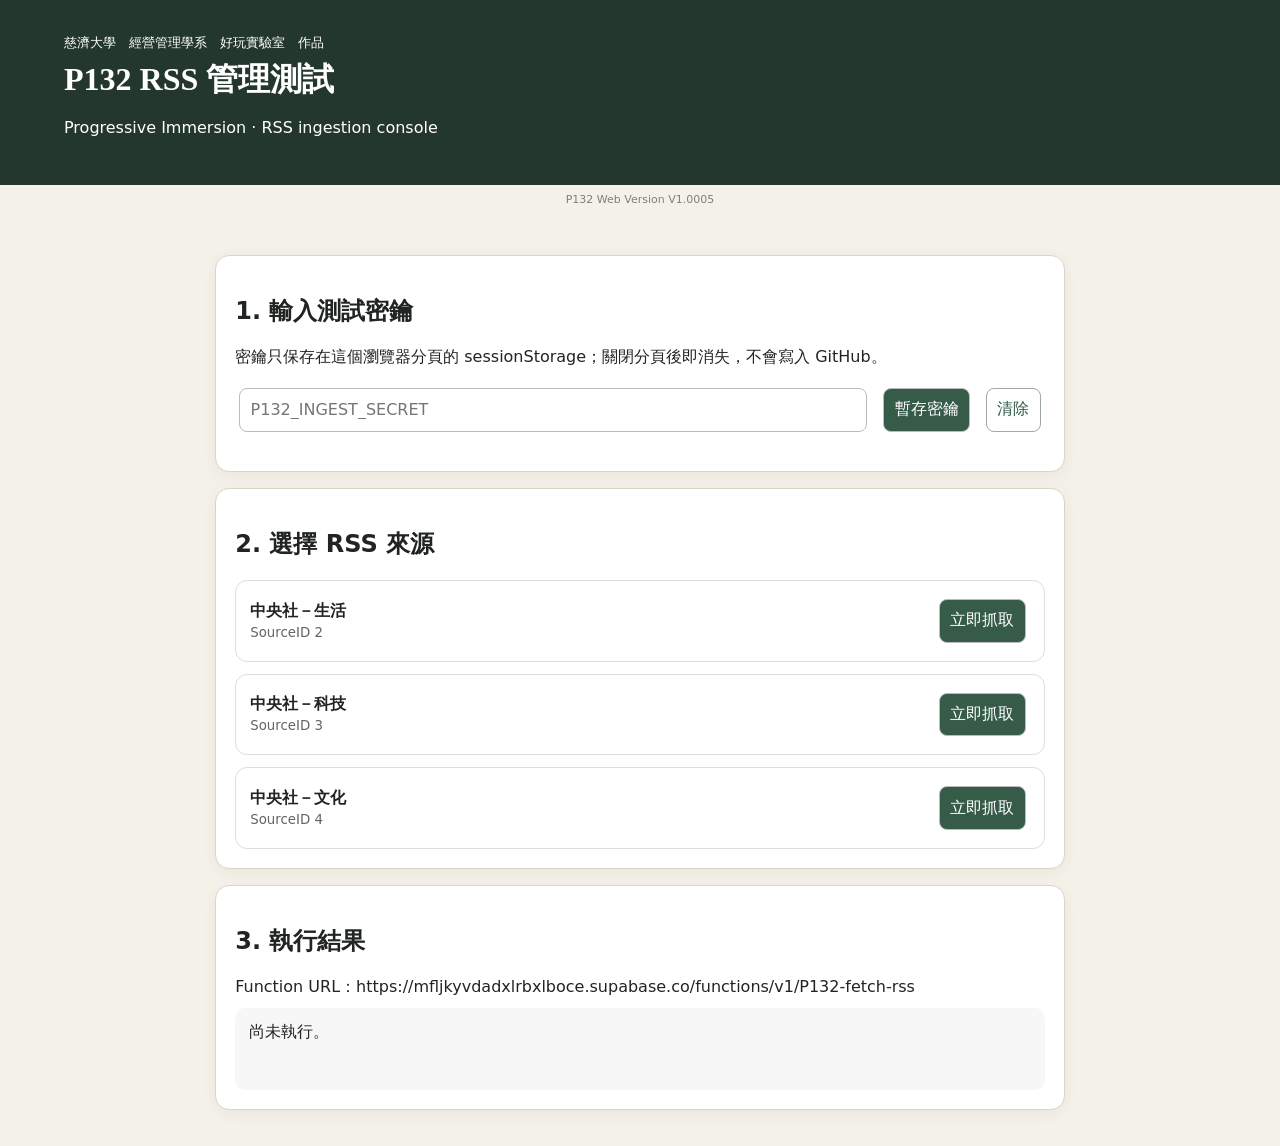
==== admin-rss.html @ 2247fb89 "Bump RSS admin version to V1.0005" ====
<!doctype html>
<html lang="zh-Hant">
<head>
<meta charset="utf-8">
<meta name="viewport" content="width=device-width,initial-scale=1">
<title>P132 RSS 管理測試</title>
<link rel="stylesheet" href="css/app.css">
<style>
.admin-wrap{max-width:850px;margin:0 auto}.source-grid{display:grid;gap:12px;margin-top:16px}
.source-row{display:flex;gap:12px;align-items:center;justify-content:space-between;padding:14px;border:1px solid #ddd;border-radius:12px}
.source-row strong{display:block}.source-row small{opacity:.7}.secret-row{display:flex;gap:8px;flex-wrap:wrap}.secret-row input{flex:1;min-width:260px}
#result{white-space:pre-wrap;word-break:break-word;background:#f7f7f7;padding:14px;border-radius:10px;min-height:54px}
.status-ok{font-weight:700}.status-error{font-weight:700}
</style>
</head>
<body>
<header>
<small>慈濟大學　經營管理學系　好玩實驗室　作品</small>
<h1>P132 RSS 管理測試</h1>
<p>Progressive Immersion · RSS ingestion console</p>
</header><div style="text-align:center;font-size:11px;opacity:.55;margin:8px 0 14px">P132 Web Version V1.0005</div>
<main class="admin-wrap">
<section class="card">
<h2>1. 輸入測試密鑰</h2>
<p>密鑰只保存在這個瀏覽器分頁的 sessionStorage；關閉分頁後即消失，不會寫入 GitHub。</p>
<div class="secret-row">
<input id="secret" type="password" autocomplete="off" placeholder="P132_INGEST_SECRET">
<button id="saveSecret">暫存密鑰</button>
<button id="clearSecret" class="secondary">清除</button>
</div>
<p id="secretMsg"></p>
</section>

<section class="card">
<h2>2. 選擇 RSS 來源</h2>
<div class="source-grid">
<div class="source-row"><div><strong>中央社－生活</strong><small>SourceID 2</small></div><button data-source="2">立即抓取</button></div>
<div class="source-row"><div><strong>中央社－科技</strong><small>SourceID 3</small></div><button data-source="3">立即抓取</button></div>
<div class="source-row"><div><strong>中央社－文化</strong><small>SourceID 4</small></div><button data-source="4">立即抓取</button></div>
</div>
</section>

<section class="card">
<h2>3. 執行結果</h2>
<div id="endpoint" style="margin-bottom:10px;word-break:break-all">正在建立 Function URL…</div>
<div id="result">尚未執行。</div>
</section>
</main>
<script src="config.js"></script>
<script>
const secretEl=document.getElementById('secret');
const msg=document.getElementById('secretMsg');
const result=document.getElementById('result');
const endpoint=document.getElementById('endpoint');
const KEY='P132_RSS_INGEST_SECRET';
secretEl.value=sessionStorage.getItem(KEY)||'';

document.getElementById('saveSecret').onclick=()=>{
 const v=secretEl.value.trim();
 if(!v){msg.textContent='請先輸入密鑰。';return;}
 sessionStorage.setItem(KEY,v); msg.textContent='已暫存在本分頁。';
};
document.getElementById('clearSecret').onclick=()=>{
 sessionStorage.removeItem(KEY);secretEl.value='';msg.textContent='已清除。';
};

function functionUrl(){
 const base=(window.P132_CONFIG?.SUPABASE_URL||'').replace(/\/$/,'');
 if(!base||base.includes('YOUR_SUPABASE_URL')) throw new Error('config.js 尚未設定 SUPABASE_URL');
 return base+'/functions/v1/P132-fetch-rss';
}

try{ endpoint.textContent='Function URL：'+functionUrl(); }
catch(e){ endpoint.textContent='Function URL 無法建立：'+String(e.message||e); }

document.querySelectorAll('[data-source]').forEach(btn=>{
 btn.onclick=async()=>{
   const secret=(secretEl.value.trim()||sessionStorage.getItem(KEY)||'');
   if(!secret){result.textContent='請先在上方輸入 P132_INGEST_SECRET。';return;}
   sessionStorage.setItem(KEY,secret);
   const sourceId=Number(btn.dataset.source);
   const old=btn.textContent; btn.disabled=true; btn.textContent='抓取中…';
   result.textContent='正在呼叫 P132-fetch-rss，請稍候…';
   try{
     const r=await fetch(functionUrl(),{
       method:'POST',
       headers:{'content-type':'application/json','x-p132-ingest-secret':secret},
       body:JSON.stringify({source_id:sourceId})
     });
     const raw=await r.text();
     let data;try{data=JSON.parse(raw)}catch{data=raw}
     if(!r.ok) throw new Error('HTTP '+r.status+'\n'+(typeof data==='string'?data:JSON.stringify(data,null,2)));
     result.textContent='抓取成功\n\n'+JSON.stringify(data,null,2);
   }catch(e){
     result.textContent='抓取失敗\n\n'+String(e?.message||e);
   }finally{btn.disabled=false;btn.textContent=old;}
 };
});
</script>
</body></html>
---- css/app.css ----
:root{font-family:system-ui,-apple-system,"Noto Sans TC",sans-serif;color:#202522;background:#f4f1e8}body{margin:0}header{background:#24372d;color:#fff;padding:2rem max(5vw,1rem)}header h1{margin:.35rem 0;font-family:Georgia,serif}main{max-width:900px;margin:auto;padding:1.2rem}.card{background:#fff;border:1px solid #d9d4c8;border-radius:14px;padding:1.2rem;margin:1rem 0;box-shadow:0 4px 16px #0000000c}input,select,button{font:inherit;padding:.65rem;margin:.25rem;border:1px solid #bbb;border-radius:8px}button{cursor:pointer;background:#365b48;color:#fff}.secondary{background:#fff;color:#315b47;border-color:#9eaaa3}.links{display:flex;gap:1rem;margin-top:.7rem}.links a,a{color:#315b47;cursor:pointer}.toolbar,.reader-toolbar{display:flex;justify-content:space-between;align-items:center;gap:.6rem}.feed-item{padding:1rem 0;border-bottom:1px solid #ddd}.feed-item h3{margin:.2rem 0}.vocab-wrap{position:relative;display:inline-block;white-space:nowrap;padding-bottom:.34em;margin-bottom:-.34em}.word{background:#eef5ef;border-bottom:1px solid #8ba392;padding:0 .08rem;font-weight:650}.micro-actions{position:absolute;left:50%;bottom:.02em;transform:translateX(-50%);display:flex;gap:.12rem;align-items:center;justify-content:center;height:.28em}.micro-icon{appearance:none;border:0;background:transparent;padding:0;margin:0;width:.72rem;height:.72rem;line-height:1;font-size:.30rem;border-radius:50%;display:inline-flex;align-items:center;justify-content:center;cursor:pointer;opacity:.52}.micro-icon:hover,.micro-icon:focus-visible{opacity:1;outline:1px solid currentColor}.micro-icon.translate{color:#b33a3a}.micro-icon.understand{color:#2f7b4b}.micro-icon.understand.marked{opacity:1;box-shadow:0 0 0 1px currentColor}.translation-popover{position:fixed;z-index:1000;min-width:150px;max-width:min(280px,calc(100vw - 16px));background:#fff;border:1px solid #c9c5ba;border-radius:9px;box-shadow:0 8px 28px #0003;padding:.55rem .7rem;font-size:.92rem;line-height:1.45}.popover-head{font-size:.72rem;color:#777;margin-bottom:.18rem}.popover-meaning{color:#202522;font-weight:600}.source{margin-top:2rem}#article{font-size:1.15rem;line-height:2.05}.muted{color:#777}@media(max-width:600px){.micro-icon{width:.9rem;height:.9rem;font-size:.34rem;margin:0}.reader-toolbar{align-items:flex-start;flex-wrap:wrap}}
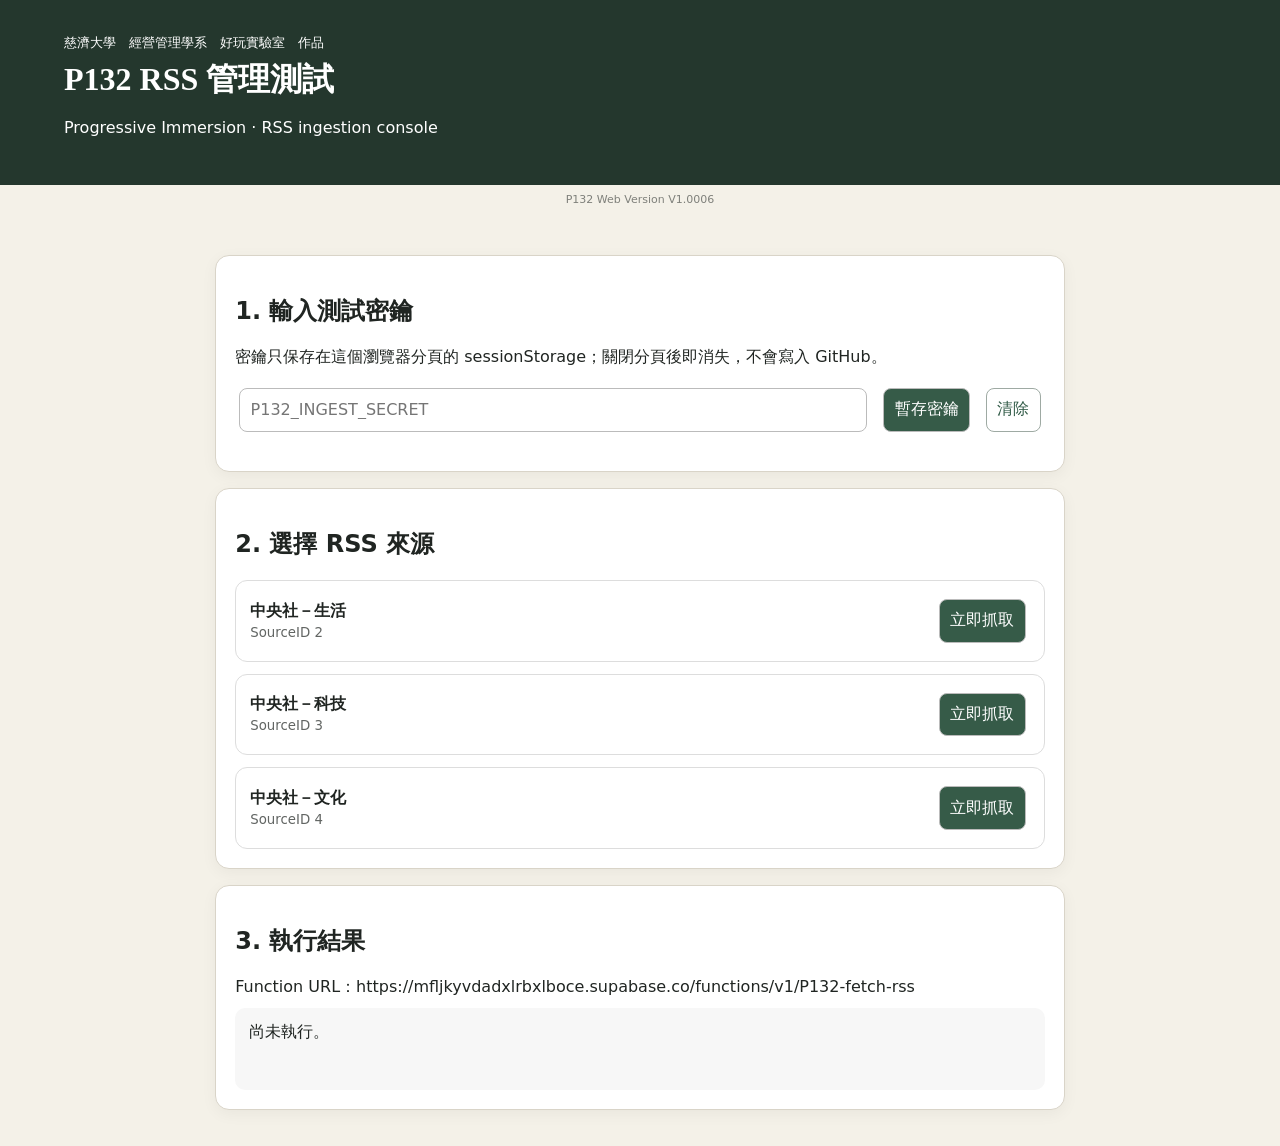
==== commit 6d0870f4: "Bump RSS admin version to V1.0006" ====
--- a/admin-rss.html
+++ b/admin-rss.html
@@ -18,7 +18,7 @@
 <small>慈濟大學　經營管理學系　好玩實驗室　作品</small>
 <h1>P132 RSS 管理測試</h1>
 <p>Progressive Immersion · RSS ingestion console</p>
-</header><div style="text-align:center;font-size:11px;opacity:.55;margin:8px 0 14px">P132 Web Version V1.0005</div>
+</header><div style="text-align:center;font-size:11px;opacity:.55;margin:8px 0 14px">P132 Web Version V1.0006</div>
 <main class="admin-wrap">
 <section class="card">
 <h2>1. 輸入測試密鑰</h2>
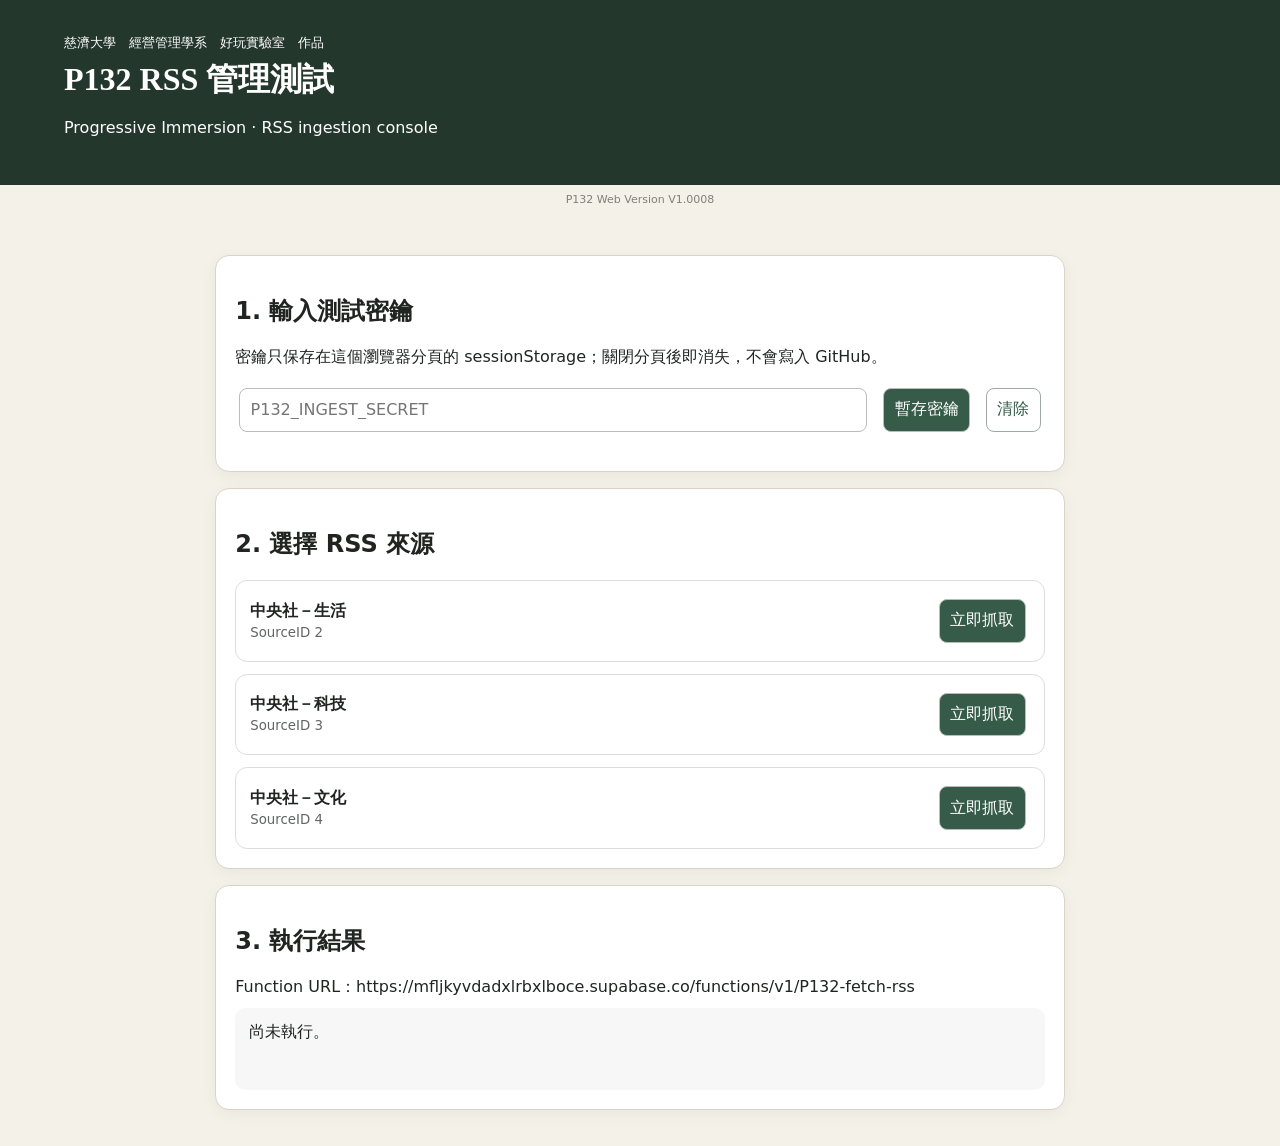
==== commit 3a9a4480: "Bump RSS admin version to V1.0008" ====
--- a/admin-rss.html
+++ b/admin-rss.html
@@ -18,7 +18,7 @@
 <small>慈濟大學　經營管理學系　好玩實驗室　作品</small>
 <h1>P132 RSS 管理測試</h1>
 <p>Progressive Immersion · RSS ingestion console</p>
-</header><div style="text-align:center;font-size:11px;opacity:.55;margin:8px 0 14px">P132 Web Version V1.0006</div>
+</header><div style="text-align:center;font-size:11px;opacity:.55;margin:8px 0 14px">P132 Web Version V1.0008</div>
 <main class="admin-wrap">
 <section class="card">
 <h2>1. 輸入測試密鑰</h2>
--- a/css/app.css
+++ b/css/app.css
@@ -1 +1 @@
-:root{font-family:system-ui,-apple-system,"Noto Sans TC",sans-serif;color:#202522;background:#f4f1e8}body{margin:0}header{background:#24372d;color:#fff;padding:2rem max(5vw,1rem)}header h1{margin:.35rem 0;font-family:Georgia,serif}main{max-width:900px;margin:auto;padding:1.2rem}.card{background:#fff;border:1px solid #d9d4c8;border-radius:14px;padding:1.2rem;margin:1rem 0;box-shadow:0 4px 16px #0000000c}input,select,button{font:inherit;padding:.65rem;margin:.25rem;border:1px solid #bbb;border-radius:8px}button{cursor:pointer;background:#365b48;color:#fff}.secondary{background:#fff;color:#315b47;border-color:#9eaaa3}.links{display:flex;gap:1rem;margin-top:.7rem}.links a,a{color:#315b47;cursor:pointer}.toolbar,.reader-toolbar{display:flex;justify-content:space-between;align-items:center;gap:.6rem}.feed-item{padding:1rem 0;border-bottom:1px solid #ddd}.feed-item h3{margin:.2rem 0}.vocab-wrap{position:relative;display:inline-block;white-space:nowrap;padding-bottom:.34em;margin-bottom:-.34em}.word{background:#eef5ef;border-bottom:1px solid #8ba392;padding:0 .08rem;font-weight:650}.micro-actions{position:absolute;left:50%;bottom:.02em;transform:translateX(-50%);display:flex;gap:.12rem;align-items:center;justify-content:center;height:.28em}.micro-icon{appearance:none;border:0;background:transparent;padding:0;margin:0;width:.72rem;height:.72rem;line-height:1;font-size:.30rem;border-radius:50%;display:inline-flex;align-items:center;justify-content:center;cursor:pointer;opacity:.52}.micro-icon:hover,.micro-icon:focus-visible{opacity:1;outline:1px solid currentColor}.micro-icon.translate{color:#b33a3a}.micro-icon.understand{color:#2f7b4b}.micro-icon.understand.marked{opacity:1;box-shadow:0 0 0 1px currentColor}.translation-popover{position:fixed;z-index:1000;min-width:150px;max-width:min(280px,calc(100vw - 16px));background:#fff;border:1px solid #c9c5ba;border-radius:9px;box-shadow:0 8px 28px #0003;padding:.55rem .7rem;font-size:.92rem;line-height:1.45}.popover-head{font-size:.72rem;color:#777;margin-bottom:.18rem}.popover-meaning{color:#202522;font-weight:600}.source{margin-top:2rem}#article{font-size:1.15rem;line-height:2.05}.muted{color:#777}@media(max-width:600px){.micro-icon{width:.9rem;height:.9rem;font-size:.34rem;margin:0}.reader-toolbar{align-items:flex-start;flex-wrap:wrap}}+:root{font-family:system-ui,-apple-system,"Noto Sans TC",sans-serif;color:#202522;background:#f4f1e8}body{margin:0}header{background:#24372d;color:#fff;padding:2rem max(5vw,1rem)}header h1{margin:.35rem 0;font-family:Georgia,serif}main{max-width:900px;margin:auto;padding:1.2rem}.card{background:#fff;border:1px solid #d9d4c8;border-radius:14px;padding:1.2rem;margin:1rem 0;box-shadow:0 4px 16px #0000000c}input,select,button{font:inherit;padding:.65rem;margin:.25rem;border:1px solid #bbb;border-radius:8px}button{cursor:pointer;background:#365b48;color:#fff}.secondary{background:#fff;color:#315b47;border-color:#9eaaa3}.links{display:flex;gap:1rem;margin-top:.7rem}.links a,a{color:#315b47;cursor:pointer}.toolbar,.reader-toolbar{display:flex;justify-content:space-between;align-items:center;gap:.6rem}.feed-item{padding:1rem 0;border-bottom:1px solid #ddd}.feed-item h3{margin:.2rem 0}.vocab-wrap{position:relative;display:inline-block;white-space:nowrap;padding-bottom:.78em;vertical-align:top}.word{background:#eef5ef;border-bottom:1px solid #8ba392;padding:0 .08rem;font-weight:650}.micro-actions{position:absolute;left:50%;bottom:.08em;z-index:2;transform:translateX(-50%);display:flex;gap:.12rem;align-items:center;justify-content:center;height:.28em}.micro-icon{appearance:none;border:0;background:transparent;padding:0;margin:0;width:.72rem;height:.72rem;line-height:1;font-size:.30rem;border-radius:50%;display:inline-flex;align-items:center;justify-content:center;cursor:pointer;opacity:.52}.micro-icon:hover,.micro-icon:focus-visible{opacity:1;outline:1px solid currentColor}.micro-icon.translate{color:#b33a3a}.micro-icon.understand{color:#2f7b4b}.micro-icon.understand.marked{opacity:1;box-shadow:0 0 0 1px currentColor}.translation-popover{position:fixed;z-index:1000;min-width:150px;max-width:min(280px,calc(100vw - 16px));background:#fff;border:1px solid #c9c5ba;border-radius:9px;box-shadow:0 8px 28px #0003;padding:.55rem .7rem;font-size:.92rem;line-height:1.45}.popover-head{font-size:.72rem;color:#777;margin-bottom:.18rem}.popover-meaning{color:#202522;font-weight:600}.source{margin-top:2rem}#article{font-size:1.15rem;line-height:2.05}.muted{color:#777}@media(max-width:600px){.micro-icon{width:.9rem;height:.9rem;font-size:.34rem;margin:0}.reader-toolbar{align-items:flex-start;flex-wrap:wrap}}
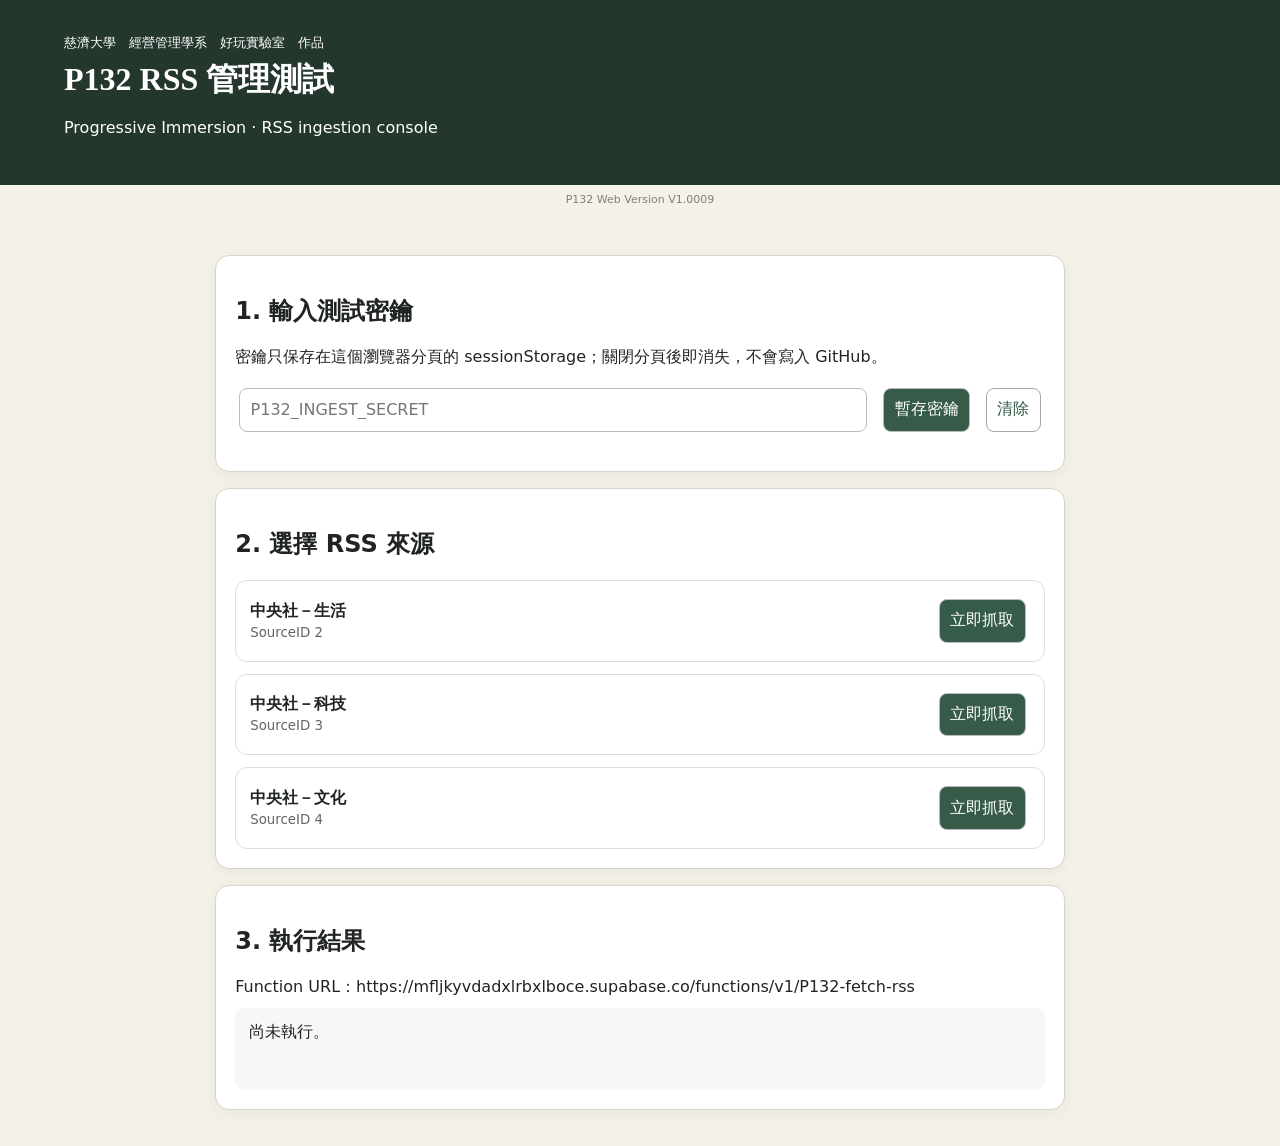
==== commit d1f8c74e: "Bump RSS admin version to V1.0009" ====
--- a/admin-rss.html
+++ b/admin-rss.html
@@ -18,7 +18,7 @@
 <small>慈濟大學　經營管理學系　好玩實驗室　作品</small>
 <h1>P132 RSS 管理測試</h1>
 <p>Progressive Immersion · RSS ingestion console</p>
-</header><div style="text-align:center;font-size:11px;opacity:.55;margin:8px 0 14px">P132 Web Version V1.0008</div>
+</header><div style="text-align:center;font-size:11px;opacity:.55;margin:8px 0 14px">P132 Web Version V1.0009</div>
 <main class="admin-wrap">
 <section class="card">
 <h2>1. 輸入測試密鑰</h2>
--- a/css/app.css
+++ b/css/app.css
@@ -1 +1,3 @@
-:root{font-family:system-ui,-apple-system,"Noto Sans TC",sans-serif;color:#202522;background:#f4f1e8}body{margin:0}header{background:#24372d;color:#fff;padding:2rem max(5vw,1rem)}header h1{margin:.35rem 0;font-family:Georgia,serif}main{max-width:900px;margin:auto;padding:1.2rem}.card{background:#fff;border:1px solid #d9d4c8;border-radius:14px;padding:1.2rem;margin:1rem 0;box-shadow:0 4px 16px #0000000c}input,select,button{font:inherit;padding:.65rem;margin:.25rem;border:1px solid #bbb;border-radius:8px}button{cursor:pointer;background:#365b48;color:#fff}.secondary{background:#fff;color:#315b47;border-color:#9eaaa3}.links{display:flex;gap:1rem;margin-top:.7rem}.links a,a{color:#315b47;cursor:pointer}.toolbar,.reader-toolbar{display:flex;justify-content:space-between;align-items:center;gap:.6rem}.feed-item{padding:1rem 0;border-bottom:1px solid #ddd}.feed-item h3{margin:.2rem 0}.vocab-wrap{position:relative;display:inline-block;white-space:nowrap;padding-bottom:.78em;vertical-align:top}.word{background:#eef5ef;border-bottom:1px solid #8ba392;padding:0 .08rem;font-weight:650}.micro-actions{position:absolute;left:50%;bottom:.08em;z-index:2;transform:translateX(-50%);display:flex;gap:.12rem;align-items:center;justify-content:center;height:.28em}.micro-icon{appearance:none;border:0;background:transparent;padding:0;margin:0;width:.72rem;height:.72rem;line-height:1;font-size:.30rem;border-radius:50%;display:inline-flex;align-items:center;justify-content:center;cursor:pointer;opacity:.52}.micro-icon:hover,.micro-icon:focus-visible{opacity:1;outline:1px solid currentColor}.micro-icon.translate{color:#b33a3a}.micro-icon.understand{color:#2f7b4b}.micro-icon.understand.marked{opacity:1;box-shadow:0 0 0 1px currentColor}.translation-popover{position:fixed;z-index:1000;min-width:150px;max-width:min(280px,calc(100vw - 16px));background:#fff;border:1px solid #c9c5ba;border-radius:9px;box-shadow:0 8px 28px #0003;padding:.55rem .7rem;font-size:.92rem;line-height:1.45}.popover-head{font-size:.72rem;color:#777;margin-bottom:.18rem}.popover-meaning{color:#202522;font-weight:600}.source{margin-top:2rem}#article{font-size:1.15rem;line-height:2.05}.muted{color:#777}@media(max-width:600px){.micro-icon{width:.9rem;height:.9rem;font-size:.34rem;margin:0}.reader-toolbar{align-items:flex-start;flex-wrap:wrap}}+:root{font-family:system-ui,-apple-system,"Noto Sans TC",sans-serif;color:#202522;background:#f4f1e8}body{margin:0}header{background:#24372d;color:#fff;padding:2rem max(5vw,1rem)}header h1{margin:.35rem 0;font-family:Georgia,serif}main{max-width:900px;margin:auto;padding:1.2rem}.card{background:#fff;border:1px solid #d9d4c8;border-radius:14px;padding:1.2rem;margin:1rem 0;box-shadow:0 4px 16px #0000000c}input,select,button{font:inherit;padding:.65rem;margin:.25rem;border:1px solid #bbb;border-radius:8px}button{cursor:pointer;background:#365b48;color:#fff}.secondary{background:#fff;color:#315b47;border-color:#9eaaa3}.links{display:flex;gap:1rem;margin-top:.7rem}.links a,a{color:#315b47;cursor:pointer}.toolbar,.reader-toolbar{display:flex;justify-content:space-between;align-items:center;gap:.6rem}.feed-item{padding:1rem 0;border-bottom:1px solid #ddd}.feed-item h3{margin:.2rem 0}.vocab-wrap{position:relative;display:inline-block;white-space:nowrap;padding-bottom:.78em;vertical-align:top}.word{background:#eef5ef;border-bottom:1px solid #8ba392;padding:0 .08rem;font-weight:650}.micro-actions{position:absolute;left:50%;bottom:.08em;z-index:2;transform:translateX(-50%);display:flex;gap:.12rem;align-items:center;justify-content:center;height:.28em}.micro-icon{appearance:none;border:0;background:transparent;padding:0;margin:0;width:.72rem;height:.72rem;line-height:1;font-size:.30rem;border-radius:50%;display:inline-flex;align-items:center;justify-content:center;cursor:pointer;opacity:.52}.micro-icon:hover,.micro-icon:focus-visible{opacity:1;outline:1px solid currentColor}.micro-icon.translate{color:#b33a3a}.micro-icon.understand{color:#2f7b4b}.micro-icon.understand.marked{opacity:1;box-shadow:0 0 0 1px currentColor}.translation-popover{position:fixed;z-index:1000;min-width:150px;max-width:min(280px,calc(100vw - 16px));background:#fff;border:1px solid #c9c5ba;border-radius:9px;box-shadow:0 8px 28px #0003;padding:.55rem .7rem;font-size:.92rem;line-height:1.45}.popover-head{font-size:.72rem;color:#777;margin-bottom:.18rem}.popover-meaning{color:#202522;font-weight:600}.source{margin-top:2rem}#article{font-size:1.15rem;line-height:2.05}.muted{color:#777}@media(max-width:600px){.micro-icon{width:.9rem;height:.9rem;font-size:.34rem;margin:0}.reader-toolbar{align-items:flex-start;flex-wrap:wrap}}
+.reader-status{min-height:1.4em;margin:.55rem 0 .15rem;color:#777;font-size:.9rem;text-align:right}
+button:disabled{cursor:not-allowed;opacity:.38;filter:grayscale(.35)}
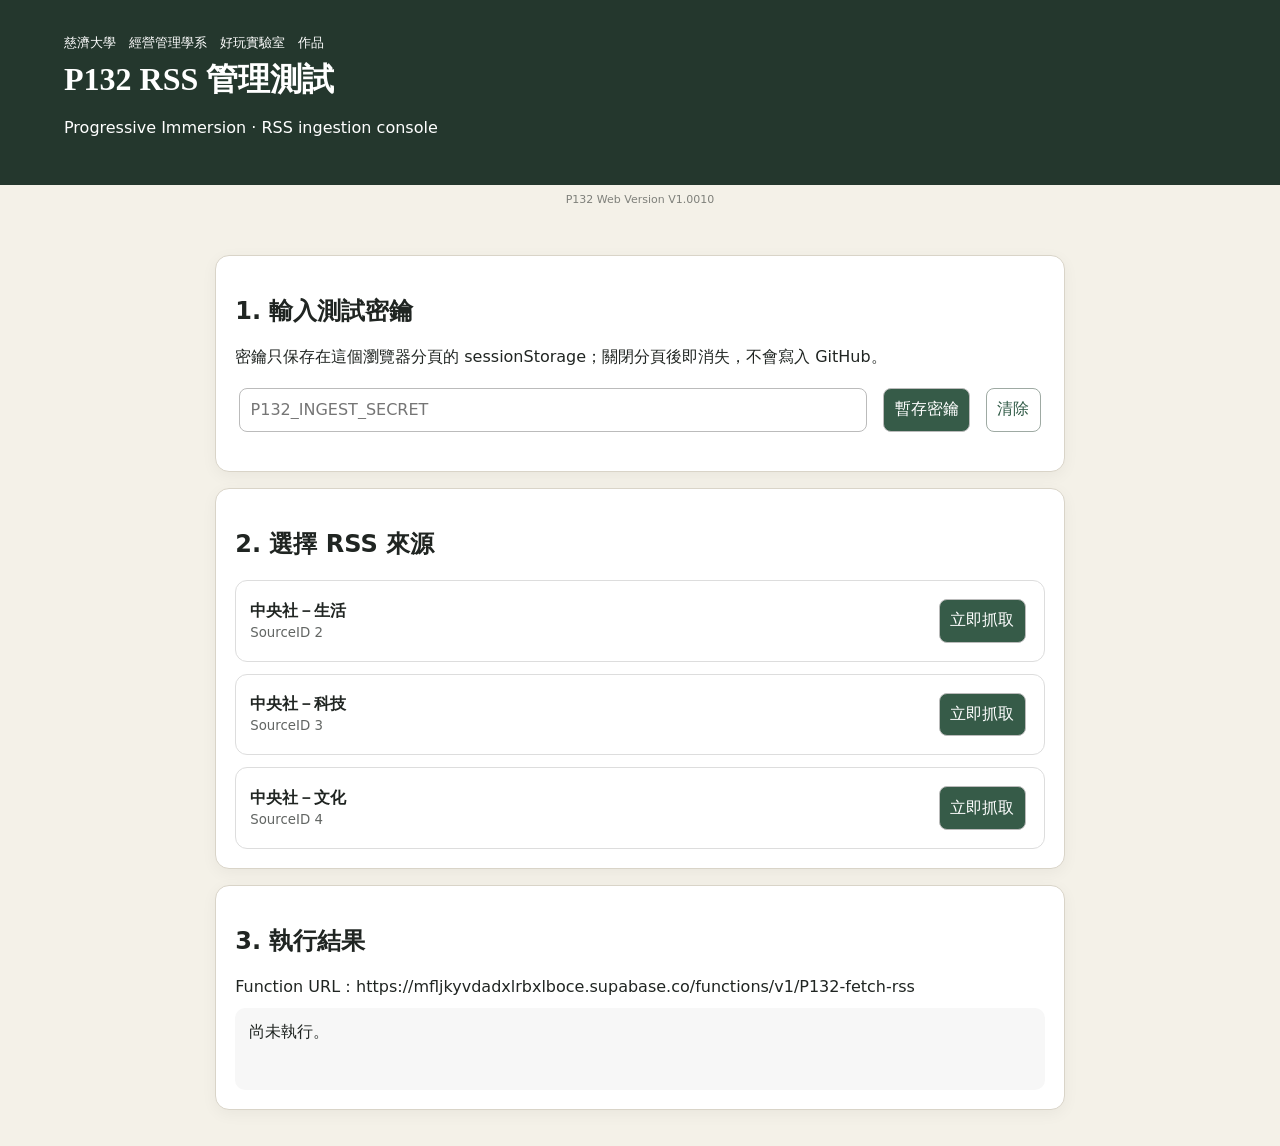
==== commit 49c9637a: "Bump RSS admin version to V1.0010" ====
--- a/admin-rss.html
+++ b/admin-rss.html
@@ -18,7 +18,7 @@
 <small>慈濟大學　經營管理學系　好玩實驗室　作品</small>
 <h1>P132 RSS 管理測試</h1>
 <p>Progressive Immersion · RSS ingestion console</p>
-</header><div style="text-align:center;font-size:11px;opacity:.55;margin:8px 0 14px">P132 Web Version V1.0009</div>
+</header><div style="text-align:center;font-size:11px;opacity:.55;margin:8px 0 14px">P132 Web Version V1.0010</div>
 <main class="admin-wrap">
 <section class="card">
 <h2>1. 輸入測試密鑰</h2>
--- a/css/app.css
+++ b/css/app.css
@@ -1,3 +1,5 @@
 :root{font-family:system-ui,-apple-system,"Noto Sans TC",sans-serif;color:#202522;background:#f4f1e8}body{margin:0}header{background:#24372d;color:#fff;padding:2rem max(5vw,1rem)}header h1{margin:.35rem 0;font-family:Georgia,serif}main{max-width:900px;margin:auto;padding:1.2rem}.card{background:#fff;border:1px solid #d9d4c8;border-radius:14px;padding:1.2rem;margin:1rem 0;box-shadow:0 4px 16px #0000000c}input,select,button{font:inherit;padding:.65rem;margin:.25rem;border:1px solid #bbb;border-radius:8px}button{cursor:pointer;background:#365b48;color:#fff}.secondary{background:#fff;color:#315b47;border-color:#9eaaa3}.links{display:flex;gap:1rem;margin-top:.7rem}.links a,a{color:#315b47;cursor:pointer}.toolbar,.reader-toolbar{display:flex;justify-content:space-between;align-items:center;gap:.6rem}.feed-item{padding:1rem 0;border-bottom:1px solid #ddd}.feed-item h3{margin:.2rem 0}.vocab-wrap{position:relative;display:inline-block;white-space:nowrap;padding-bottom:.78em;vertical-align:top}.word{background:#eef5ef;border-bottom:1px solid #8ba392;padding:0 .08rem;font-weight:650}.micro-actions{position:absolute;left:50%;bottom:.08em;z-index:2;transform:translateX(-50%);display:flex;gap:.12rem;align-items:center;justify-content:center;height:.28em}.micro-icon{appearance:none;border:0;background:transparent;padding:0;margin:0;width:.72rem;height:.72rem;line-height:1;font-size:.30rem;border-radius:50%;display:inline-flex;align-items:center;justify-content:center;cursor:pointer;opacity:.52}.micro-icon:hover,.micro-icon:focus-visible{opacity:1;outline:1px solid currentColor}.micro-icon.translate{color:#b33a3a}.micro-icon.understand{color:#2f7b4b}.micro-icon.understand.marked{opacity:1;box-shadow:0 0 0 1px currentColor}.translation-popover{position:fixed;z-index:1000;min-width:150px;max-width:min(280px,calc(100vw - 16px));background:#fff;border:1px solid #c9c5ba;border-radius:9px;box-shadow:0 8px 28px #0003;padding:.55rem .7rem;font-size:.92rem;line-height:1.45}.popover-head{font-size:.72rem;color:#777;margin-bottom:.18rem}.popover-meaning{color:#202522;font-weight:600}.source{margin-top:2rem}#article{font-size:1.15rem;line-height:2.05}.muted{color:#777}@media(max-width:600px){.micro-icon{width:.9rem;height:.9rem;font-size:.34rem;margin:0}.reader-toolbar{align-items:flex-start;flex-wrap:wrap}}
 .reader-status{min-height:1.4em;margin:.55rem 0 .15rem;color:#777;font-size:.9rem;text-align:right}
 button:disabled{cursor:not-allowed;opacity:.38;filter:grayscale(.35)}
+
+.toolbar-button{display:inline-block;font:inherit;padding:.65rem;margin:.25rem;border:1px solid #9eaaa3;border-radius:8px;text-decoration:none;background:#fff;color:#315b47;box-sizing:border-box}
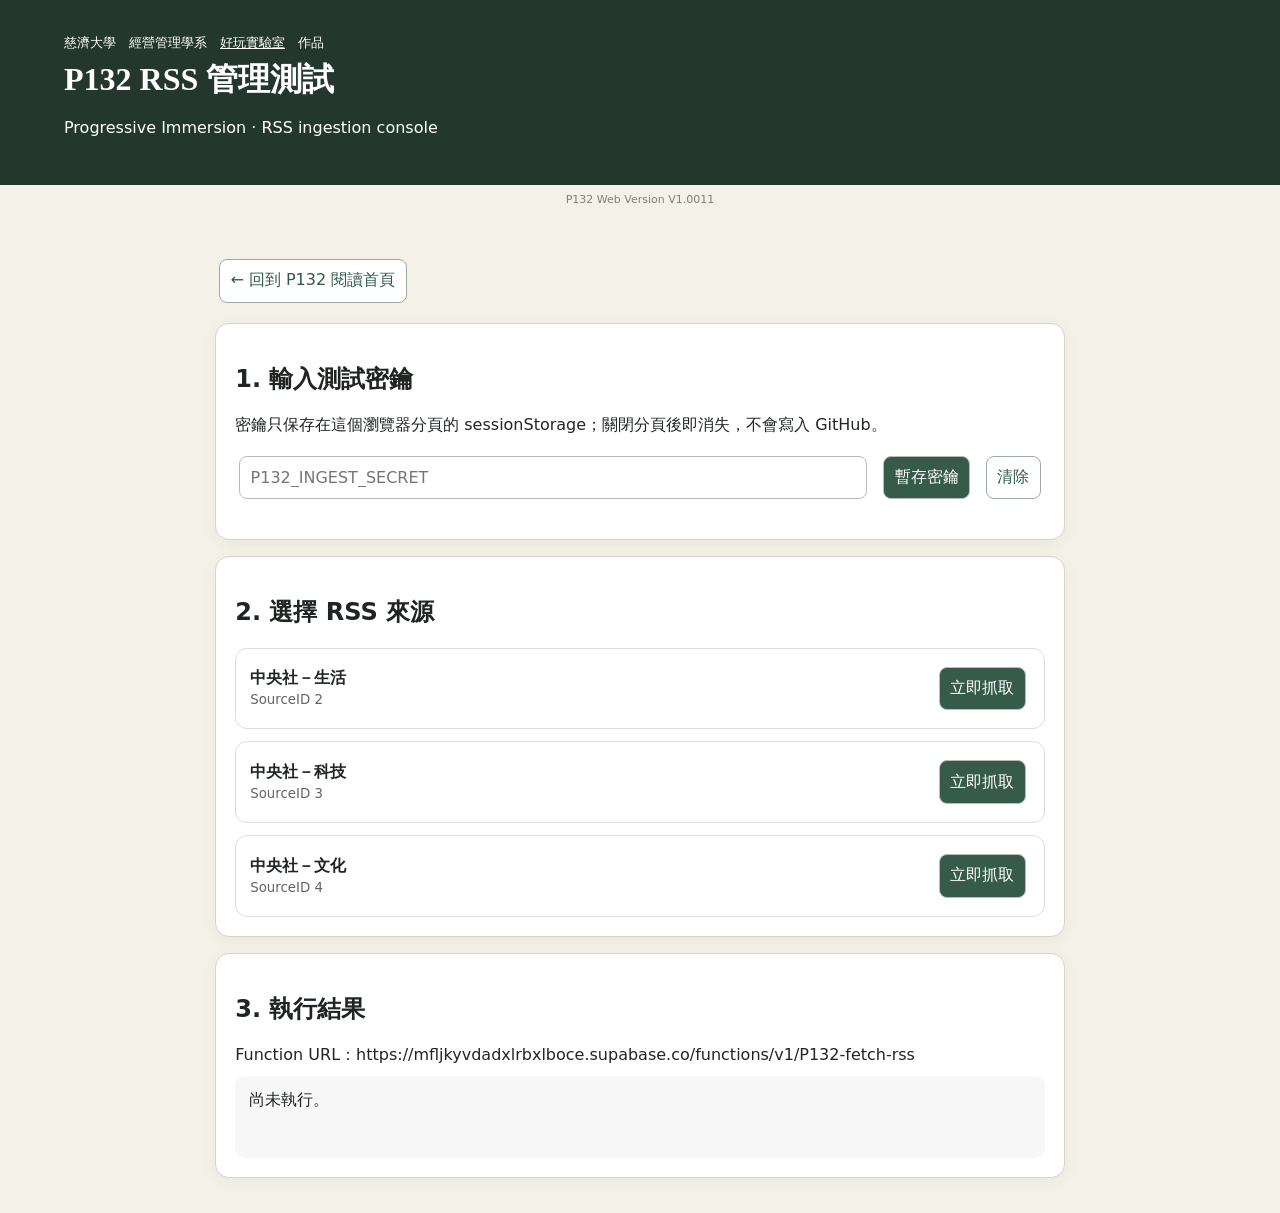
==== commit d78b2697: "Add return link and clearer RSS authorization error" ====
--- a/admin-rss.html
+++ b/admin-rss.html
@@ -15,11 +15,11 @@
 </head>
 <body>
 <header>
-<small>慈濟大學　經營管理學系　好玩實驗室　作品</small>
+<small>慈濟大學　經營管理學系　<a href="https://tcubmdsbilab.github.io/P101/" style="color:inherit">好玩實驗室</a>　作品</small>
 <h1>P132 RSS 管理測試</h1>
 <p>Progressive Immersion · RSS ingestion console</p>
-</header><div style="text-align:center;font-size:11px;opacity:.55;margin:8px 0 14px">P132 Web Version V1.0010</div>
-<main class="admin-wrap">
+</header><div style="text-align:center;font-size:11px;opacity:.55;margin:8px 0 14px">P132 Web Version V1.0011</div>
+<main class="admin-wrap"><p><a class="toolbar-button secondary" href="index.html">← 回到 P132 閱讀首頁</a></p>
 <section class="card">
 <h2>1. 輸入測試密鑰</h2>
 <p>密鑰只保存在這個瀏覽器分頁的 sessionStorage；關閉分頁後即消失，不會寫入 GitHub。</p>
@@ -89,7 +89,11 @@
      });
      const raw=await r.text();
      let data;try{data=JSON.parse(raw)}catch{data=raw}
-     if(!r.ok) throw new Error('HTTP '+r.status+'\n'+(typeof data==='string'?data:JSON.stringify(data,null,2)));
+     if(!r.ok){
+       const detail=typeof data==='string'?data:JSON.stringify(data,null,2);
+       if(r.status===401) throw new Error('授權失敗（401）\n請確認 P132_INGEST_SECRET 是否正確；若曾重新設定 Secret，請先清除本頁暫存密鑰後重新輸入。\n\n技術資訊：\n'+detail);
+       throw new Error('HTTP '+r.status+'\n'+detail);
+     }
      result.textContent='抓取成功\n\n'+JSON.stringify(data,null,2);
    }catch(e){
      result.textContent='抓取失敗\n\n'+String(e?.message||e);
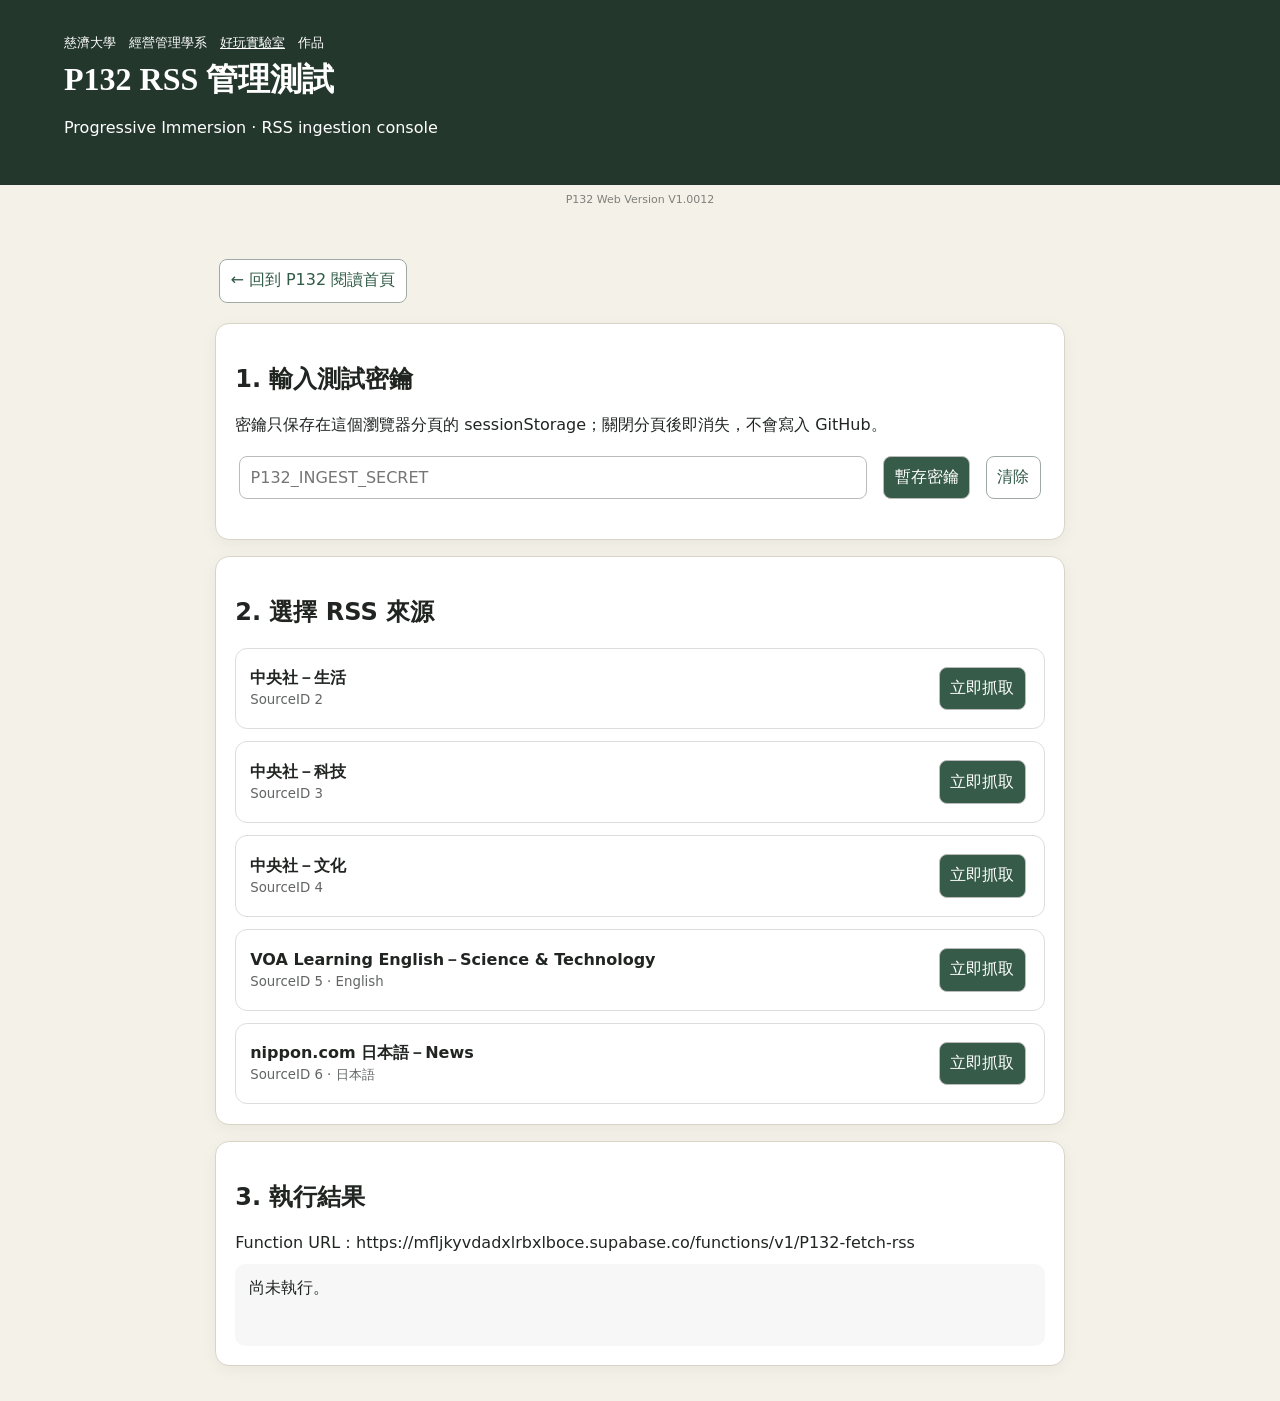
==== commit e2cf9944: "Add English and Japanese RSS test controls V1.0012" ====
--- a/admin-rss.html
+++ b/admin-rss.html
@@ -4,7 +4,7 @@
 <meta charset="utf-8">
 <meta name="viewport" content="width=device-width,initial-scale=1">
 <title>P132 RSS 管理測試</title>
-<link rel="stylesheet" href="css/app.css">
+<link rel="stylesheet" href="css/app.css?v=1.0012">
 <style>
 .admin-wrap{max-width:850px;margin:0 auto}.source-grid{display:grid;gap:12px;margin-top:16px}
 .source-row{display:flex;gap:12px;align-items:center;justify-content:space-between;padding:14px;border:1px solid #ddd;border-radius:12px}
@@ -18,7 +18,7 @@
 <small>慈濟大學　經營管理學系　<a href="https://tcubmdsbilab.github.io/P101/" style="color:inherit">好玩實驗室</a>　作品</small>
 <h1>P132 RSS 管理測試</h1>
 <p>Progressive Immersion · RSS ingestion console</p>
-</header><div style="text-align:center;font-size:11px;opacity:.55;margin:8px 0 14px">P132 Web Version V1.0011</div>
+</header><div style="text-align:center;font-size:11px;opacity:.55;margin:8px 0 14px">P132 Web Version V1.0012</div>
 <main class="admin-wrap"><p><a class="toolbar-button secondary" href="index.html">← 回到 P132 閱讀首頁</a></p>
 <section class="card">
 <h2>1. 輸入測試密鑰</h2>
@@ -37,6 +37,8 @@
 <div class="source-row"><div><strong>中央社－生活</strong><small>SourceID 2</small></div><button data-source="2">立即抓取</button></div>
 <div class="source-row"><div><strong>中央社－科技</strong><small>SourceID 3</small></div><button data-source="3">立即抓取</button></div>
 <div class="source-row"><div><strong>中央社－文化</strong><small>SourceID 4</small></div><button data-source="4">立即抓取</button></div>
+<div class="source-row"><div><strong>VOA Learning English－Science & Technology</strong><small>SourceID 5 · English</small></div><button data-source="5">立即抓取</button></div>
+<div class="source-row"><div><strong>nippon.com 日本語－News</strong><small>SourceID 6 · 日本語</small></div><button data-source="6">立即抓取</button></div>
 </div>
 </section>
 
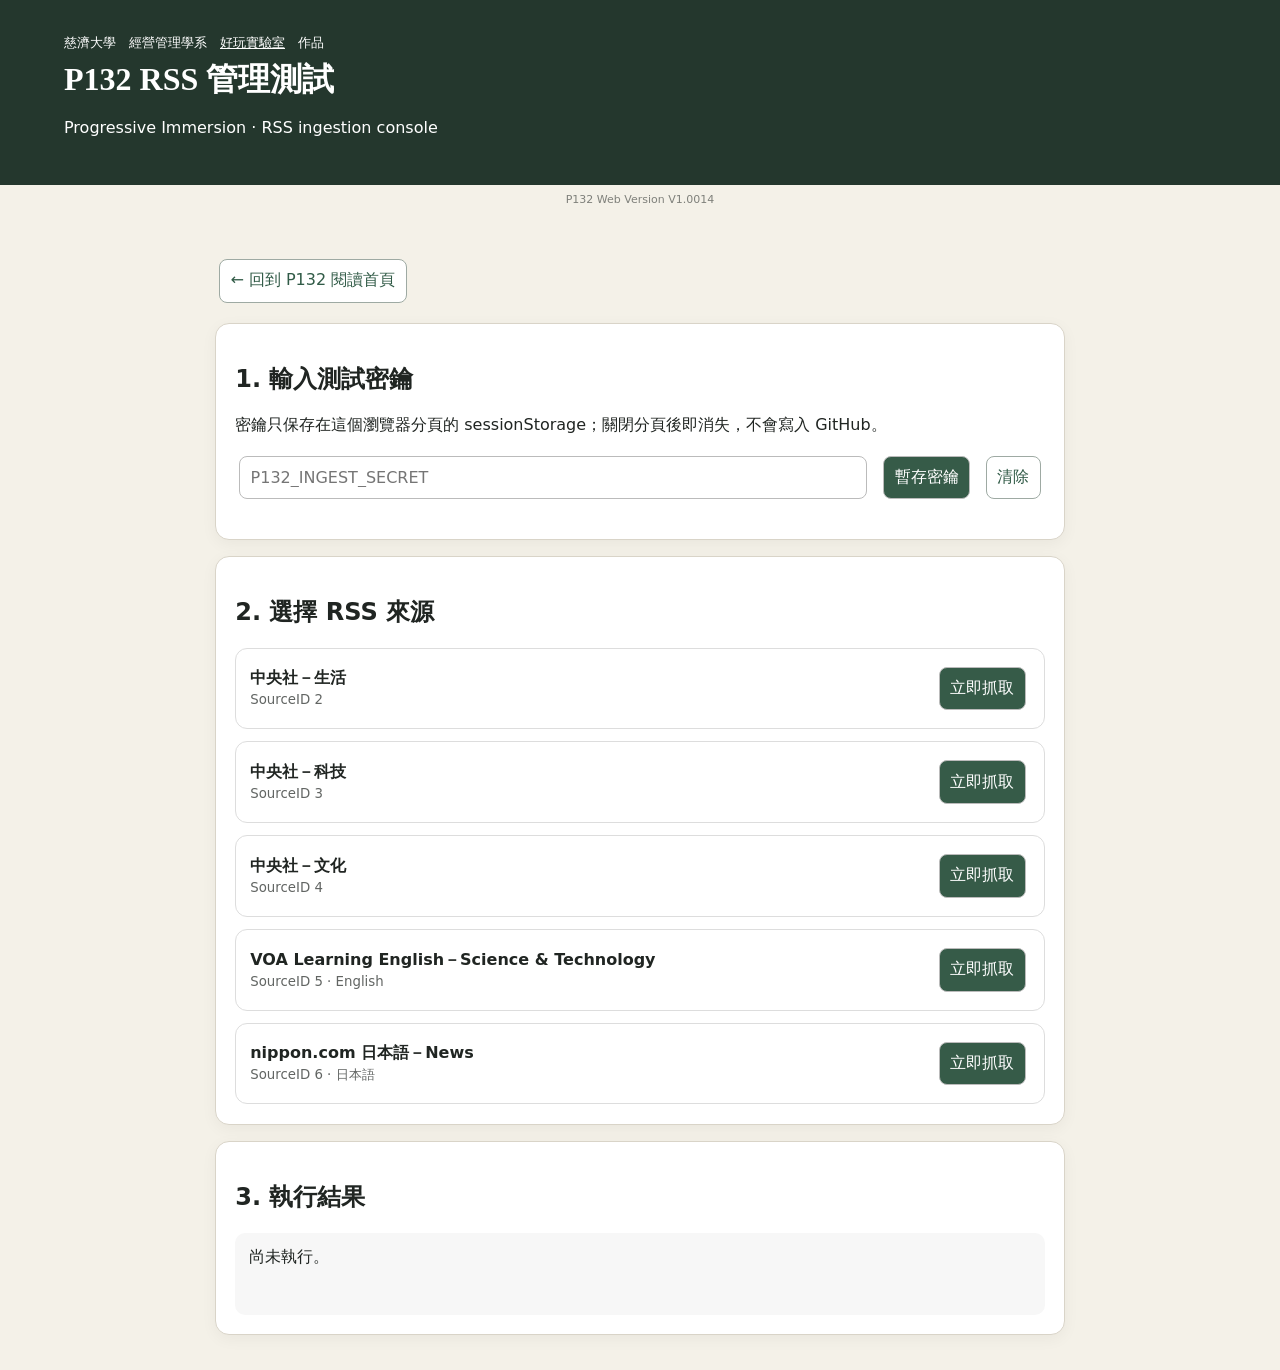
==== commit 7a7d6247: "P132 V1.0014 hide RSS function URL from admin result section" ====
--- a/admin-rss.html
+++ b/admin-rss.html
@@ -4,7 +4,7 @@
 <meta charset="utf-8">
 <meta name="viewport" content="width=device-width,initial-scale=1">
 <title>P132 RSS 管理測試</title>
-<link rel="stylesheet" href="css/app.css?v=1.0012">
+<link rel="stylesheet" href="css/app.css?v=1.0014">
 <style>
 .admin-wrap{max-width:850px;margin:0 auto}.source-grid{display:grid;gap:12px;margin-top:16px}
 .source-row{display:flex;gap:12px;align-items:center;justify-content:space-between;padding:14px;border:1px solid #ddd;border-radius:12px}
@@ -18,7 +18,7 @@
 <small>慈濟大學　經營管理學系　<a href="https://tcubmdsbilab.github.io/P101/" style="color:inherit">好玩實驗室</a>　作品</small>
 <h1>P132 RSS 管理測試</h1>
 <p>Progressive Immersion · RSS ingestion console</p>
-</header><div style="text-align:center;font-size:11px;opacity:.55;margin:8px 0 14px">P132 Web Version V1.0012</div>
+</header><div style="text-align:center;font-size:11px;opacity:.55;margin:8px 0 14px">P132 Web Version V1.0014</div>
 <main class="admin-wrap"><p><a class="toolbar-button secondary" href="index.html">← 回到 P132 閱讀首頁</a></p>
 <section class="card">
 <h2>1. 輸入測試密鑰</h2>
@@ -44,7 +44,6 @@
 
 <section class="card">
 <h2>3. 執行結果</h2>
-<div id="endpoint" style="margin-bottom:10px;word-break:break-all">正在建立 Function URL…</div>
 <div id="result">尚未執行。</div>
 </section>
 </main>
@@ -53,7 +52,6 @@
 const secretEl=document.getElementById('secret');
 const msg=document.getElementById('secretMsg');
 const result=document.getElementById('result');
-const endpoint=document.getElementById('endpoint');
 const KEY='P132_RSS_INGEST_SECRET';
 secretEl.value=sessionStorage.getItem(KEY)||'';
 
@@ -72,8 +70,6 @@
  return base+'/functions/v1/P132-fetch-rss';
 }
 
-try{ endpoint.textContent='Function URL：'+functionUrl(); }
-catch(e){ endpoint.textContent='Function URL 無法建立：'+String(e.message||e); }
 
 document.querySelectorAll('[data-source]').forEach(btn=>{
  btn.onclick=async()=>{
--- a/css/app.css
+++ b/css/app.css
@@ -3,3 +3,13 @@
 button:disabled{cursor:not-allowed;opacity:.38;filter:grayscale(.35)}
 
 .toolbar-button{display:inline-block;font:inherit;padding:.65rem;margin:.25rem;border:1px solid #9eaaa3;border-radius:8px;text-decoration:none;background:#fff;color:#315b47;box-sizing:border-box}
+
+.feed-heading{display:flex;align-items:center;justify-content:space-between;gap:.8rem;flex-wrap:wrap}
+.feed-heading h2{margin:.25rem 0}
+.feed-filters{display:flex;gap:.25rem;flex-wrap:wrap}
+.feed-filter{background:#fff;color:#315b47;border-color:#b8c1bb;padding:.42rem .65rem;margin:0}
+.feed-filter.active{background:#365b48;color:#fff;border-color:#365b48}
+.feed-meta{font-size:.78rem;color:#777;margin-bottom:.25rem}
+.feed-loading{text-align:center;color:#777;padding:.8rem 0;min-height:1.2rem}
+.load-more{display:block;margin:.5rem auto}
+#feedSentinel{height:1px}
